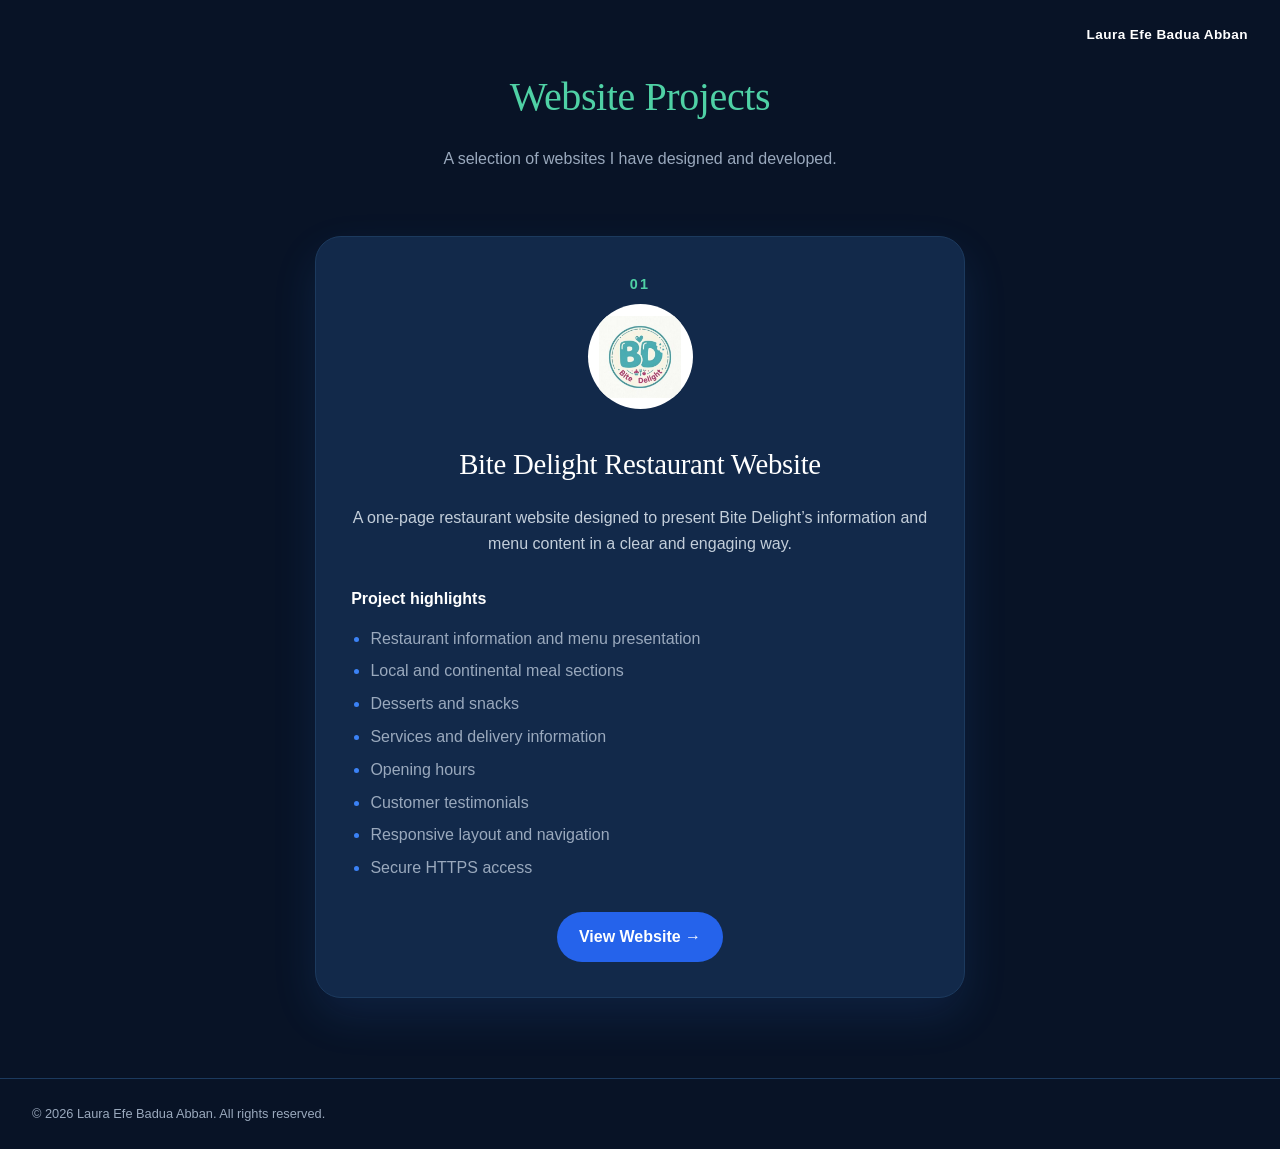
==== website-projects.html @ 223ab995 "Add files via upload" ====
<!DOCTYPE html>
<html lang="en">
<head>
<meta charset="UTF-8">
<meta name="viewport" content="width=device-width,initial-scale=1.0">
<title>Website Projects | Laura Efe Badua Abban</title>
<link rel="stylesheet" href="style.css">
</head>

<body>

<div class="project-brand">Laura Efe Badua Abban</div>

<header class="projects-header">
<h1>Website Projects</h1>
<p>A selection of websites I have designed and developed.</p>
</header>

<main>

<section class="website-project-card">
<p class="project-number">01</p>

<div class="website-project-logo">
  <img src="bite-delight-logo.jpg" alt="Bite Delight Restaurant logo">
</div>

<h2>Bite Delight Restaurant Website</h2>

<p class="project-overview">
  A one-page restaurant website designed to present Bite Delight’s
  information and menu content in a clear and engaging way.
</p>

<div class="project-highlights">
  <p><strong>Project highlights</strong></p>
  <ul>
    <li>Restaurant information and menu presentation</li>
    <li>Local and continental meal sections</li>
    <li>Desserts and snacks</li>
    <li>Services and delivery information</li>
    <li>Opening hours</li>
    <li>Customer testimonials</li>
    <li>Responsive layout and navigation</li>
    <li>Secure HTTPS access</li>
  </ul>
</div>

<a href="https://bitedelight.rf.gd/" target="_blank">
View Website →
</a>

</section>

</main>

<footer class="project-footer">
  <p>© 2026 Laura Efe Badua Abban. All rights reserved.</p>
</footer>

</body>
</html>
---- style.css ----
/* =========================================================
   Laura Efe Badua Abban — Portfolio Stylesheet
   ========================================================= */

:root {
  --navy-950: #081326;
  --navy-900: #0c1d34;
  --navy-800: #12294a;
  --navy-700: #1c3a5e;
  --white: #ffffff;
  --ink-100: #eef2f7;
  --ink-300: #c3ceda;
  --ink-400: #9aa9bd;
  --accent: #4fd1a5;

  --accent-soft: rgba(79, 209, 165, 0.14);

  --font-display: "Newsreader", Georgia, serif;
  --font-body: "Inter", -apple-system, BlinkMacSystemFont, "Segoe UI", sans-serif;

  --max-width: 1100px;
  --section-pad: 6.5rem;
  --radius: 6px;
}

/* ---------- Reset ---------- */

* {
  margin: 0;
  padding: 0;
  box-sizing: border-box;
}

html {
  scroll-behavior: smooth;
  scroll-padding-top: 84px;
}

body {
  background: var(--navy-950);
  color: var(--ink-300);
  font-family: var(--font-body);
  font-size: 16px;
  line-height: 1.65;
  -webkit-font-smoothing: antialiased;
}

a {
  color: inherit;
  text-decoration: none;
}

ul {
  list-style: none;
}

img {
  max-width: 100%;
  display: block;
}

:focus-visible {
  outline: 2px solid var(--accent);
  outline-offset: 3px;
}

h1,
h2,
h3 {
  font-family: var(--font-display);
  color: var(--white);
  font-weight: 500;
  letter-spacing: -0.01em;
}

@media (prefers-reduced-motion: reduce) {
  html {
    scroll-behavior: auto;
  }

  * {
    animation: none !important;
    transition: none !important;
  }
}

/* ---------- Shared Layout ---------- */

.section-inner,
.nav-wrap,
.footer-inner {
  max-width: var(--max-width);
  margin: 0 auto;
  padding-left: 1.75rem;
  padding-right: 1.75rem;
}

.section {
  padding: var(--section-pad) 0;
  border-bottom: 1px solid var(--navy-800);
}

.section-alt {
  background: var(--navy-900);
}

.section-label {
  font-family: var(--font-body);
  font-size: 0.9rem;
  font-weight: 600;
  color: var(--accent);
  margin-bottom: 0.75rem;
}

.section-title {
  font-size: clamp(1.7rem, 3vw, 2.4rem);
  max-width: 22ch;
  margin-bottom: 1.5rem;
}

.section-intro {
  max-width: 60ch;
  color: var(--ink-300);
  margin-bottom: 2.5rem;
  font-size: 1.05rem;
}

/* ---------- Buttons ---------- */

.btn {
  display: inline-block;
  padding: 0.85rem 1.7rem;
  border-radius: var(--radius);
  font-weight: 600;
  font-size: 0.98rem;
  border: 1px solid transparent;
  transition:
    background 0.25s ease,
    border-color 0.25s ease,
    color 0.25s ease,
    transform 0.25s ease,
    box-shadow 0.25s ease;
}

.btn-primary {
  background: var(--accent);
  color: var(--navy-950);
}

.btn-primary:hover {
  background: #6fe0b8;
}

.btn-ghost {
  border-color: var(--navy-700);
  color: var(--white);
}

.btn-ghost:hover {
  border-color: var(--accent);
  color: var(--accent);
}

/* ---------- Header / Navigation ---------- */

.site-header {
  position: sticky;
  top: 0;
  z-index: 100;
  background: rgba(43, 33, 29, 0.92);
  backdrop-filter: blur(8px);
  border-bottom: 1px solid var(--navy-800);
}

.nav-wrap {
  display: flex;
  align-items: center;
  justify-content: space-between;
  height: 72px;
}

.nav-logo {
  font-family: var(--font-display);
  font-size: 1.15rem;
  color: var(--white);
  font-weight: 500;
}

.nav-menu {
  display: flex;
  align-items: center;
  gap: 2.4rem;
}

.nav-link {
  font-size: 0.95rem;
  color: var(--ink-300);
  transition: color 0.15s ease;
}

.nav-link:hover {
  color: var(--white);
}

.nav-cta {
  padding: 0.6rem 1.25rem;
  border: 1px solid var(--navy-700);
  border-radius: 999px;
  color: var(--white);
}

.nav-cta:hover {
  border-color: var(--accent);
  color: var(--accent);
}

.nav-toggle {
  display: none;
  flex-direction: column;
  gap: 5px;
  background: none;
  border: none;
  cursor: pointer;
  padding: 0.5rem;
}

.nav-toggle span {
  width: 22px;
  height: 2px;
  background: var(--white);
  transition: transform 0.2s ease, opacity 0.2s ease;
}

/* ---------- Hero ---------- */

.hero {
  position: relative;
  overflow: hidden;
  padding: 7rem 1.75rem 6rem;
  display: flex;
  align-items: center;
  min-height: 72vh;
  background-image: url("hero-background.jpg");
  background-size: cover;
  background-position: center;
  background-repeat: no-repeat;
}

.hero-chart {
  position: absolute;
  inset: 0;
  opacity: 0.4;
  pointer-events: none;
}

.hero-chart svg {
  width: 100%;
  height: 100%;
}

.wick {
  stroke: var(--navy-700);
  stroke-width: 2;
}

.candle {
  rx: 1;
}

.candle-up {
  fill: var(--accent-soft);
  stroke: var(--accent);
  stroke-width: 1.2;
}

.candle-down {
  fill: var(--navy-800);
  stroke: var(--navy-700);
  stroke-width: 1.2;
}

.hero::before {
  content: "";
  position: absolute;
  inset: 0;
  background: rgba(20, 14, 10, 0.38);
  z-index: 0;
}

.hero::after {
  content: "";
  position: absolute;
  inset: 0;
  background: linear-gradient(
    180deg,
    rgba(8, 19, 38, 0.2) 0%,
    var(--navy-950) 85%
  );
  z-index: 0;
}

.hero > * {
  position: relative;
  z-index: 1;
}

.hero-inner {
  position: relative;
  z-index: 1;
  max-width: 780px;
  margin: 0 auto;
  width: 100%;
}

.hero-name {
  font-size: clamp(1.8rem, 8vw, 3rem);
  line-height: 1.05;
  margin-bottom: 1.5rem;
}

.hero-tagline {
  font-size: 1.15rem;
  color: var(--ink-300);
  max-width: 56ch;
  margin-bottom: 2.5rem;
}

.hero-actions {
  display: flex;
  gap: 1rem;
  flex-wrap: wrap;
}

/* ---------- About ---------- */

.about-grid {
  display: grid;
  grid-template-columns: 260px 1fr;
  gap: 3.5rem;
  align-items: start;
}

.photo-frame {
  width: 100%;
}

.photo-placeholder {
  width: 100%;
  aspect-ratio: 1 / 1;
  border: 1.5px dashed var(--navy-700);
  border-radius: var(--radius);
  background: var(--navy-900);
  display: flex;
  align-items: center;
  justify-content: center;
}

.photo-real {
  width: 100%;
  aspect-ratio: 1 / 1;
  object-fit: cover;
  border-radius: var(--radius);
}

.about-text p {
  margin-bottom: 1.1rem;
  max-width: 62ch;
}

.about-text p:last-child {
  margin-bottom: 0;
}

/* ---------- Cards ---------- */

.cards-grid {
  display: grid;
  grid-template-columns: repeat(2, 1fr);
  gap: 1.5rem;
}

.skill-card,
.project-card {
  background: linear-gradient(
    145deg,
    var(--navy-800),
    #101d35
  );
  border: 1px solid rgba(255, 255, 255, 0.06);
  border-radius: 22px;
  padding: 2rem;
  box-shadow: 0 12px 30px rgba(0, 0, 0, 0.18);
  transition:
    transform 0.35s ease,
    box-shadow 0.35s ease,
    border-color 0.35s ease;
}

.project-card {
  background: linear-gradient(
    160deg,
    #142542,
    #0d192e
  );
  border: 1px solid rgba(255, 255, 255, 0.08);
  border-radius: 28px;
  padding: 2.2rem;
  min-height: 250px;
  position: relative;
  overflow: hidden;
}

.skill-card:hover,
.project-card:hover {
  transform: translateY(-8px) scale(1.01);
  box-shadow: 0 22px 45px rgba(34, 197, 94, 0.14);
}

.skill-card h3,
.project-card h3 {
  font-size: 1.2rem;
  margin-bottom: 0.7rem;
}

.skill-card p,
.project-card p {
  font-size: 0.98rem;
  color: var(--ink-300);
}

.projects-grid {
  grid-template-columns: repeat(3, 1fr);
}

.project-category-title {
  color: var(--accent);
  font-size: 1.4rem;
  font-weight: 600;
  white-space: nowrap;
}

.project-tag {
  font-size: 0.8rem;
  font-weight: 600;
  color: var(--accent);
  margin-bottom: 0.9rem;
}

.project-link {
  display: inline-block;
  margin-top: 1rem;
  font-weight: 600;
  color: var(--white);
  font-size: 0.95rem;
  border-bottom: 1px solid var(--navy-700);
  padding-bottom: 2px;
}

.project-link:hover {
  color: var(--accent);
  border-color: var(--accent);
}

.project-card-muted {
  background: transparent;
  border-style: dashed;
}

.project-card-muted p {
  color: var(--ink-400);
}

/* ---------- Learning / Certifications ---------- */

.learning-list {
  display: flex;
  flex-direction: column;
  gap: 1.25rem;
  max-width: 760px;
}

.learning-item {
  display: grid;
  grid-template-columns: 140px 1fr;
  gap: 1.5rem;
  align-items: start;
  padding: 1.5rem 0;
  border-top: 1px solid var(--navy-800);
}

.learning-item:first-child {
  border-top: none;
}

.learning-item h3 {
  font-size: 1.1rem;
  margin-bottom: 0.4rem;
}

.learning-item p {
  font-size: 0.97rem;
  color: var(--ink-300);
}

.status-badge {
  display: inline-block;
  font-size: 0.78rem;
  font-weight: 600;
  padding: 0.35rem 0.75rem;
  border-radius: 999px;
  white-space: nowrap;
  height: fit-content;
}

.status-progress {
  background: var(--accent-soft);
  color: var(--accent);
  border: 1px solid rgba(79, 209, 165, 0.35);
}

/* ---------- Contact ---------- */

.contact-inner {
  text-align: left;
}

.contact-email-btn {
  font-family: var(--font-body);
}

.contact-qr {
  margin-left: auto;
  margin-right: 1.5rem;
  margin-top: -2rem;
  text-align: center;
  width: 140px;
}

.contact-qr img {
  width: 120px;
  height: 120px;
  object-fit: contain;
}

.contact-qr p {
  margin-top: 0.7rem;
  font-size: 0.8rem;
  color: var(--ink-400);
}

/* ---------- Footer ---------- */

.site-footer {
  background: var(--navy-900);
  padding: 3rem 0;
}

.footer-inner {
  display: flex;
  flex-wrap: wrap;
  align-items: center;
  justify-content: space-between;
  gap: 1.25rem;
}

.footer-name {
  font-family: var(--font-body);
  color: var(--white);
  font-size: 1.1rem;
  font-weight: 400;
  letter-spacing: 0.03em;
  line-height: 1.3;
  margin: 0;
}

.footer-nav {
  display: flex;
  gap: 1.5rem;
  flex-wrap: nowrap;
  white-space: nowrap;
}

.footer-nav a {
  font-size: 0.9rem;
  color: var(--ink-300);
}

.footer-nav a:hover {
  color: var(--accent);
}

.footer-copy {
  width: 100%;
  font-size: 0.85rem;
  color: var(--ink-400);
  padding-top: 1.5rem;
  border-top: 1px solid var(--navy-800);
  margin-top: 0.5rem;
}

/* ---------- Additional Project Pages ---------- */

.projects-header {
  text-align: center;
  padding: 4rem 1.5rem 2rem;
}

.projects-header h1 {
  color: var(--accent);
  font-size: 2.5rem;
  margin-bottom: 1rem;
}

.projects-header p {
  color: var(--ink-400);
  max-width: 650px;
  margin: 0 auto;
}

.project-number {
  color: var(--accent);
  font-size: 0.9rem;
  font-weight: 700;
  letter-spacing: 0.15em;
  margin-bottom: 0.5rem;
}

.project-brand {
  position: absolute;
  top: 1.5rem;
  right: 2rem;
  color: var(--white);
  font-size: 0.85rem;
  font-weight: 600;
  letter-spacing: 0.03em;
}

.project-footer {
  margin-top: 4rem;
  padding: 1.5rem 2rem;
  text-align: left;
  border-top: 1px solid var(--navy-700);
}

.project-footer p {
  margin: 0;
  color: var(--ink-400);
  font-size: 0.8rem;
}

/* ---------- Website Project ---------- */

.website-project-card {
  max-width: 650px;
  margin: 2rem auto 5rem;
  padding: 2.2rem;
  background: var(--navy-800);
  border: 1px solid var(--navy-700);
  border-radius: 26px;
  text-align: center;
  box-shadow: 0 18px 45px rgba(59, 130, 246, 0.12);
  transition: transform 0.35s ease, box-shadow 0.35s ease;
}

.website-project-card:hover {
  transform: translateY(-8px);
  box-shadow: 0 24px 55px rgba(59, 130, 246, 0.22);
}

.website-project-card h2 {
  font-size: 1.8rem;
  margin-bottom: 1rem;
}

.website-project-logo {
  width: 105px;
  height: 105px;
  margin: 0 auto 2rem;
  display: flex;
  align-items: center;
  justify-content: center;
  background: #ffffff;
  border-radius: 50%;
  padding: 0.7rem;
  overflow: hidden;
}

.website-project-logo img {
  width: 100%;
  height: 100%;
  object-fit: contain;
  display: block;
}

.website-project-card a {
  display: inline-block;
  margin-top: 1.5rem;
  padding: 0.75rem 1.4rem;
  border-radius: 999px;
  background: #2563eb;
  color: #ffffff;
  text-decoration: none;
  font-weight: 600;
  transition:
    transform 0.3s ease,
    box-shadow 0.3s ease,
    background 0.3s ease;
}

.website-project-card a:hover {
  background: #3b82f6;
  transform: translateY(-3px);
  box-shadow: 0 10px 25px rgba(59, 130, 246, 0.3);
}

.project-highlights {
  margin-top: 1.8rem;
  text-align: left;
}

.project-highlights > p {
  margin-bottom: 0.8rem;
  color: var(--white);
  font-weight: 700;
}

.project-highlights ul {
  margin: 0;
  padding-left: 1.2rem;
  color: var(--ink-400);
  list-style: disc;
}

.project-highlights li {
  margin-bottom: 0.45rem;
  line-height: 1.6;
}

.project-highlights li::marker {
  color: #3b82f6;
}

/* ---------- Graphic Design Projects ---------- */

.graphic-projects-grid {
  width: min(1100px, calc(100% - 3rem));
  margin: 2rem auto 5rem;
  display: grid;
  grid-template-columns: repeat(2, minmax(0, 1fr));
  gap: 2rem;
}

.graphic-project-card {
  background: var(--navy-800);
  border: 1px solid var(--navy-700);
  border-radius: var(--radius);
  overflow: visible;
  display: flex;
  flex-direction: column;
  height: 100%;
  transition: transform 0.35s ease, box-shadow 0.35s ease;
}

.graphic-project-card:hover {
  transform: translateY(-8px);
}

.graphic-project-card img {
  width: 100%;
  height: 340px;
  object-fit: cover;
  display: block;
  border-radius: 24px 24px 0 0;
  transition: transform 0.45s ease, filter 0.45s ease;
}

.graphic-project-content {
  padding: 2rem 2rem 2.2rem;
  flex: 1;
}

.graphic-project-content .project-number {
  margin-top: 0;
  margin-bottom: 0.5rem;
  font-size: 0.8rem;
  font-weight: 700;
  letter-spacing: 0.12em;
  color: var(--ink-400);
}

.graphic-project-content h2 {
  margin-top: 0;
  margin-bottom: 0.9rem;
  font-size: 1.35rem;
  line-height: 1.3;
  color: var(--white);
}

.graphic-project-content p {
  margin: 0;
  color: var(--ink-400);
  line-height: 1.7;
}

/* Individual graphic project glows */

.crypto-project-card {
  box-shadow: 0 18px 45px rgba(59, 130, 246, 0.2);
}

.crypto-project-card:hover {
  box-shadow: 0 24px 55px rgba(59, 130, 246, 0.32);
}

.hair-project-card {
  box-shadow: 0 18px 45px rgba(168, 85, 247, 0.12);
}

.hair-project-card:hover {
  box-shadow: 0 24px 55px rgba(168, 85, 247, 0.22);
}

.food-project-card {
  box-shadow: 0 18px 45px rgba(249, 115, 22, 0.12);
}

.food-project-card:hover {
  box-shadow: 0 24px 55px rgba(249, 115, 22, 0.22);
}

.realestate-project-card {
  box-shadow: 0 18px 45px rgba(59, 130, 246, 0.12);
}

.realestate-project-card:hover {
  box-shadow: 0 24px 55px rgba(59, 130, 246, 0.22);
}

.car-project-card {
  box-shadow: 0 18px 45px rgba(148, 163, 184, 0.12);
}

.car-project-card:hover {
  box-shadow: 0 24px 55px rgba(148, 163, 184, 0.22);
}

.event-project-card {
  box-shadow: 0 18px 45px rgba(192, 132, 252, 0.12);
}

.event-project-card:hover {
  box-shadow: 0 24px 55px rgba(192, 132, 252, 0.22);
}

/* Graphic project image effects */

.crypto-project-card img {
  filter: saturate(1.05);
}

.crypto-project-card:hover img {
  transform: scale(1.025);
}

.hair-project-card img {
  filter: saturate(1.05);
}

.hair-project-card:hover img {
  transform: scale(1.025);
}

.food-project-card img {
  filter: saturate(1.08);
}

.food-project-card:hover img {
  transform: scale(1.025);
}

.realestate-project-card img {
  filter: saturate(1.03);
}

.realestate-project-card:hover img {
  transform: scale(1.025);
}

.car-project-card img {
  filter: saturate(1.03);
}

.car-project-card:hover img {
  transform: scale(1.025);
}

.event-project-card img {
  filter: saturate(1.05);
}

.event-project-card:hover img {
  transform: scale(1.025);
}

/* ---------- Graphic Project Full View ---------- */

.graphic-project-view {
  max-width: 950px;
  margin: 2rem auto 5rem;
  padding: 0 1.5rem;
}

.back-to-projects {
  display: inline-block;
  margin-bottom: 2rem;
  color: var(--ink-400);
  text-decoration: none;
  font-size: 0.9rem;
  transition: color 0.3s ease;
}

.back-to-projects:hover {
  color: var(--white);
}

.graphic-project-view-card {
  max-width: 650px;
  margin: 0 auto;
  background: var(--navy-800);
  border: 1px solid var(--navy-700);
  border-radius: 28px;
  padding: 1.8rem;
  text-align: center;
  box-shadow: 0 18px 45px rgba(0, 0, 0, 0.2);
}

.graphic-project-view-card h2 {
  margin-bottom: 2rem;
  color: var(--white);
}

.graphic-project-full-image {
  width: 100%;
  display: flex;
  justify-content: center;
  margin-bottom: 2rem;
}

.graphic-project-full-image img {
  max-width: 100%;
  max-height: 850px;
  width: auto;
  height: auto;
  object-fit: contain;
  border-radius: 12px;
  display: block;
}

.graphic-project-view-card > p:last-child {
  max-width: 750px;
  margin: 0 auto;
  color: var(--ink-400);
  line-height: 1.7;
}

/* ---------- Educational Content ---------- */

.educational-content-grid {
  width: min(1100px, calc(100% - 3rem));
  margin: 2rem auto 5rem;
  display: grid;
  grid-template-columns: repeat(2, minmax(0, 1fr));
  gap: 2rem;
}

.educational-content-card {
  background: var(--navy-800);
  border: 1px solid var(--navy-700);
  border-radius: var(--radius);
  overflow: hidden;
  transition: transform 0.2s ease, border-color 0.2s ease;
}

.educational-content-card:hover {
  transform: translateY(-4px);
  border-color: var(--accent);
}

.educational-content-card img {
  width: 100%;
  height: 430px;
  display: block;
  object-fit: contain;
  background: var(--navy-900);
}

.educational-content-details {
  padding: 1.6rem;
}

.educational-content-details .project-number {
  margin-bottom: 0.6rem;
}

.educational-content-details h2 {
  margin-bottom: 0.8rem;
  color: var(--white);
  font-size: 1.35rem;
  line-height: 1.4;
}

.educational-content-details p:not(.project-number) {
  margin-bottom: 1rem;
  color: var(--ink-400);
  line-height: 1.7;
}

.educational-content-details a {
  display: inline-block;
  color: var(--white);
  font-size: 0.95rem;
  font-weight: 600;
  border-bottom: 1px solid var(--navy-700);
  padding-bottom: 2px;
  transition: color 0.15s ease, border-color 0.15s ease;
}

.educational-content-details a:hover {
  color: var(--accent);
  border-color: var(--accent);
}

/* ---------- Scroll Reveal ---------- */

.reveal {
  opacity: 0;
  transform: translateY(80px) scale(0.97);
  transition: opacity 0.8s ease, transform 0.8s ease;
}

.reveal.show {
  opacity: 1;
  transform: translateY(0) scale(1);
}

/* ---------- Hero Staged Animation ---------- */

.hero-item {
  opacity: 0;
  transform: translateY(35px);
  animation: heroReveal 1s ease forwards;
}

.hero-name-item {
  animation-delay: 2s;
}

.hero-tagline-item {
  animation-delay: 11.8s;
}

.hero-actions-item {
  animation-delay: 4s;
}

.hero-actions-item .btn-primary:first-child {
  opacity: 0;
  transform: translateY(20px);
  animation: heroButtonReveal 0.7s ease forwards;
  animation-delay: 13.2s;
}

.hero-actions-item .btn-primary:last-child {
  opacity: 0;
  transform: translateY(20px);
  animation: heroButtonReveal 0.7s ease forwards;
  animation-delay: 14s;
}

.hero-actions-item .btn-ghost {
  opacity: 0;
  transform: translateY(20px);
  animation: heroButtonReveal 0.7s ease forwards;
  animation-delay: 14s;
}

@keyframes heroReveal {
  to {
    opacity: 1;
    transform: translateY(0);
  }
}

@keyframes heroButtonReveal {
  to {
    opacity: 1;
    transform: translateY(0);
  }
}

/* ---------- About Staged Animation ---------- */

#about.reveal.show .about-reveal {
  opacity: 0;
  transform: translateY(35px);
  animation: aboutReveal 0.9s ease forwards;
}

#about.reveal.show .about-heading {
  animation-delay: 0.2s;
}

#about.reveal.show .about-paragraph-1 {
  animation-delay: 1.1s;
}

#about.reveal.show .about-paragraph-2 {
  animation-delay: 2s;
}

#about.reveal.show .about-paragraph-3 {
  animation-delay: 2.9s;
}

@keyframes aboutReveal {
  to {
    opacity: 1;
    transform: translateY(0);
  }
}

/* ---------- What I Do Staged Animation ---------- */

#what-i-do.reveal.show .whatido-reveal {
  opacity: 0;
  transform: translateY(35px);
  animation: whatidoReveal 0.8s ease forwards;
}

#what-i-do.reveal.show .whatido-reveal:nth-child(1) {
  animation-delay: 0.2s;
}

#what-i-do.reveal.show .whatido-reveal:nth-child(2) {
  animation-delay: 0.8s;
}

#what-i-do.reveal.show .whatido-reveal:nth-child(3) {
  animation-delay: 1.4s;
}

#what-i-do.reveal.show .whatido-reveal:nth-child(4) {
  animation-delay: 2s;
}

#what-i-do.reveal.show .whatido-reveal:nth-child(5) {
  animation-delay: 2.6s;
}

#what-i-do.reveal.show .whatido-reveal:nth-child(6) {
  animation-delay: 3.2s;
}

@keyframes whatidoReveal {
  to {
    opacity: 1;
    transform: translateY(0);
  }
}

/* ---------- Projects Staged Animation ---------- */

#projects.reveal.show .projects-reveal {
  opacity: 0;
  transform: translateY(35px);
  animation: projectsReveal 0.8s ease forwards;
}

#projects.reveal.show .projects-reveal:nth-child(1) {
  animation-delay: 0.2s;
}

#projects.reveal.show .projects-reveal:nth-child(2) {
  animation-delay: 0.8s;
}

#projects.reveal.show .projects-reveal:nth-child(3) {
  animation-delay: 1.4s;
}

@keyframes projectsReveal {
  to {
    opacity: 1;
    transform: translateY(0);
  }
}

/* ---------- Name Word-by-Word Animation ---------- */

.name-word {
  display: inline-block;
  opacity: 0;
  transform: translateY(25px);
  animation: nameWordReveal 0.6s ease forwards;
}

.name-word-1 {
  animation-delay: 7.5s;
}

.name-word-2 {
  animation-delay: 8.3s;
}

.name-word-3 {
  animation-delay: 9.1s;
}

.name-word-4 {
  animation-delay: 9.9s;
}

@keyframes nameWordReveal {
  to {
    opacity: 1;
    transform: translateY(0);
  }
}

/* ---------- Opening Preloader ---------- */

.preloader {
  position: fixed;
  inset: 0;
  z-index: 9999;
  background: #2b211d;
  color: #dbeafe;
  display: grid;
  place-items: center;
  transition: transform 1s cubic-bezier(0.76, 1, 0.24, 1);
}

.preloader-content {
  width: min(90%, 900px);
  text-align: center;
}

.preloader-name {
  margin: 0;
  font-size: clamp(1.5rem, 4vw, 4rem);
  white-space: nowrap;
  font-weight: 800;
  line-height: 0.95;
  letter-spacing: -0.04em;
  color: #dbeafe;
}

.preloader-label {
  margin: 1.5rem 0 3.5rem;
  font-size: 0.85rem;
  font-weight: 600;
  letter-spacing: 0.3em;
  color: #93c5fd;
}

.preloader-count {
  font-size: clamp(4rem, 10vw, 8rem);
  font-weight: 700;
  line-height: 1;
  letter-spacing: -0.05em;
  color: #bfdbfe;
}

.preloader.is-done {
  transform: translateY(-100%);
  pointer-events: none;
}

/* ---------- Responsive ---------- */

@media (max-width: 860px) {
  :root {
    --section-pad: 4.5rem;
  }

  .cards-grid {
    grid-template-columns: 1fr 1fr;
  }

  .projects-grid {
    grid-template-columns: 1fr 1fr;
  }

  .about-grid {
    grid-template-columns: 1fr;
  }

  .photo-frame {
    max-width: 220px;
  }
}

@media (max-width: 768px) {
  .graphic-projects-grid {
    width: min(100% - 2rem, 600px);
    grid-template-columns: 1fr;
    gap: 1.5rem;
    margin-top: 1.5rem;
  }

  .graphic-project-card img {
    height: auto;
  }

  .graphic-project-content {
    padding: 1.3rem;
  }

  .graphic-project-content h2 {
    font-size: 1.2rem;
  }

  .educational-content-grid {
    width: min(100% - 2rem, 600px);
    grid-template-columns: 1fr;
    gap: 1.5rem;
    margin-top: 1.5rem;
  }

  .educational-content-card img {
    height: auto;
  }

  .educational-content-details {
    padding: 1.3rem;
  }

  .educational-content-details h2 {
    font-size: 1.2rem;
  }

  .graphic-project-view {
    padding: 0 1rem;
  }

  .graphic-project-view-card {
    padding: 1.5rem;
    border-radius: 22px;
  }

  .graphic-project-full-image img {
    max-height: none;
    width: 100%;
  }
}

@media (max-width: 640px) {
  .nav-toggle {
    display: flex;
  }

  .nav-menu {
    position: absolute;
    top: 72px;
    left: 0;
    right: 0;
    background: var(--navy-900);
    border-bottom: 1px solid rgba(255, 255, 255, 0.08);
    flex-direction: column;
    align-items: flex-start;
    gap: 0;
    padding: 0.5rem 1.75rem 1.5rem;
    transform: translateY(-8px);
    opacity: 0;
    pointer-events: none;
    transition: transform 0.18s ease, opacity 0.18s ease;
  }

  .nav-menu.is-open {
    transform: translateY(0);
    opacity: 1;
    pointer-events: auto;
  }

  .nav-menu .nav-link {
    width: 100%;
    padding: 0.8rem 0;
    border-bottom: 1px solid var(--navy-800);
  }

  .nav-cta {
    margin-top: 0.8rem;
    text-align: center;
    width: 100%;
  }

  .nav-toggle.is-active span:nth-child(1) {
    transform: translateY(7px) rotate(45deg);
  }

  .nav-toggle.is-active span:nth-child(2) {
    opacity: 0;
  }

  .nav-toggle.is-active span:nth-child(3) {
    transform: translateY(-7px) rotate(-45deg);
  }

  .cards-grid,
  .projects-grid {
    grid-template-columns: 1fr;
  }

  .learning-item {
    grid-template-columns: 1fr;
    gap: 0.6rem;
  }

  .hero {
    min-height: auto;
    padding-top: 5rem;
  }

  .hero-name {
    font-size: clamp(1.8rem, 8vw, 3rem);
    line-height: 1.05;
    margin-bottom: 1.5rem;
  }

  .website-project-card {
    margin-left: 1rem;
    margin-right: 1rem;
    padding: 1.5rem;
  }

  .project-category-title {
    white-space: normal;
  }

  .contact-qr {
    margin-right: 0;
    margin-top: 2rem;
  }

  .footer-nav {
    gap: 0.7rem;
    font-size: 0.75rem;
    white-space: nowrap;
  }

  .preloader-name {
    font-size: clamp(1.25rem, 5vw, 2.5rem);
  }
}
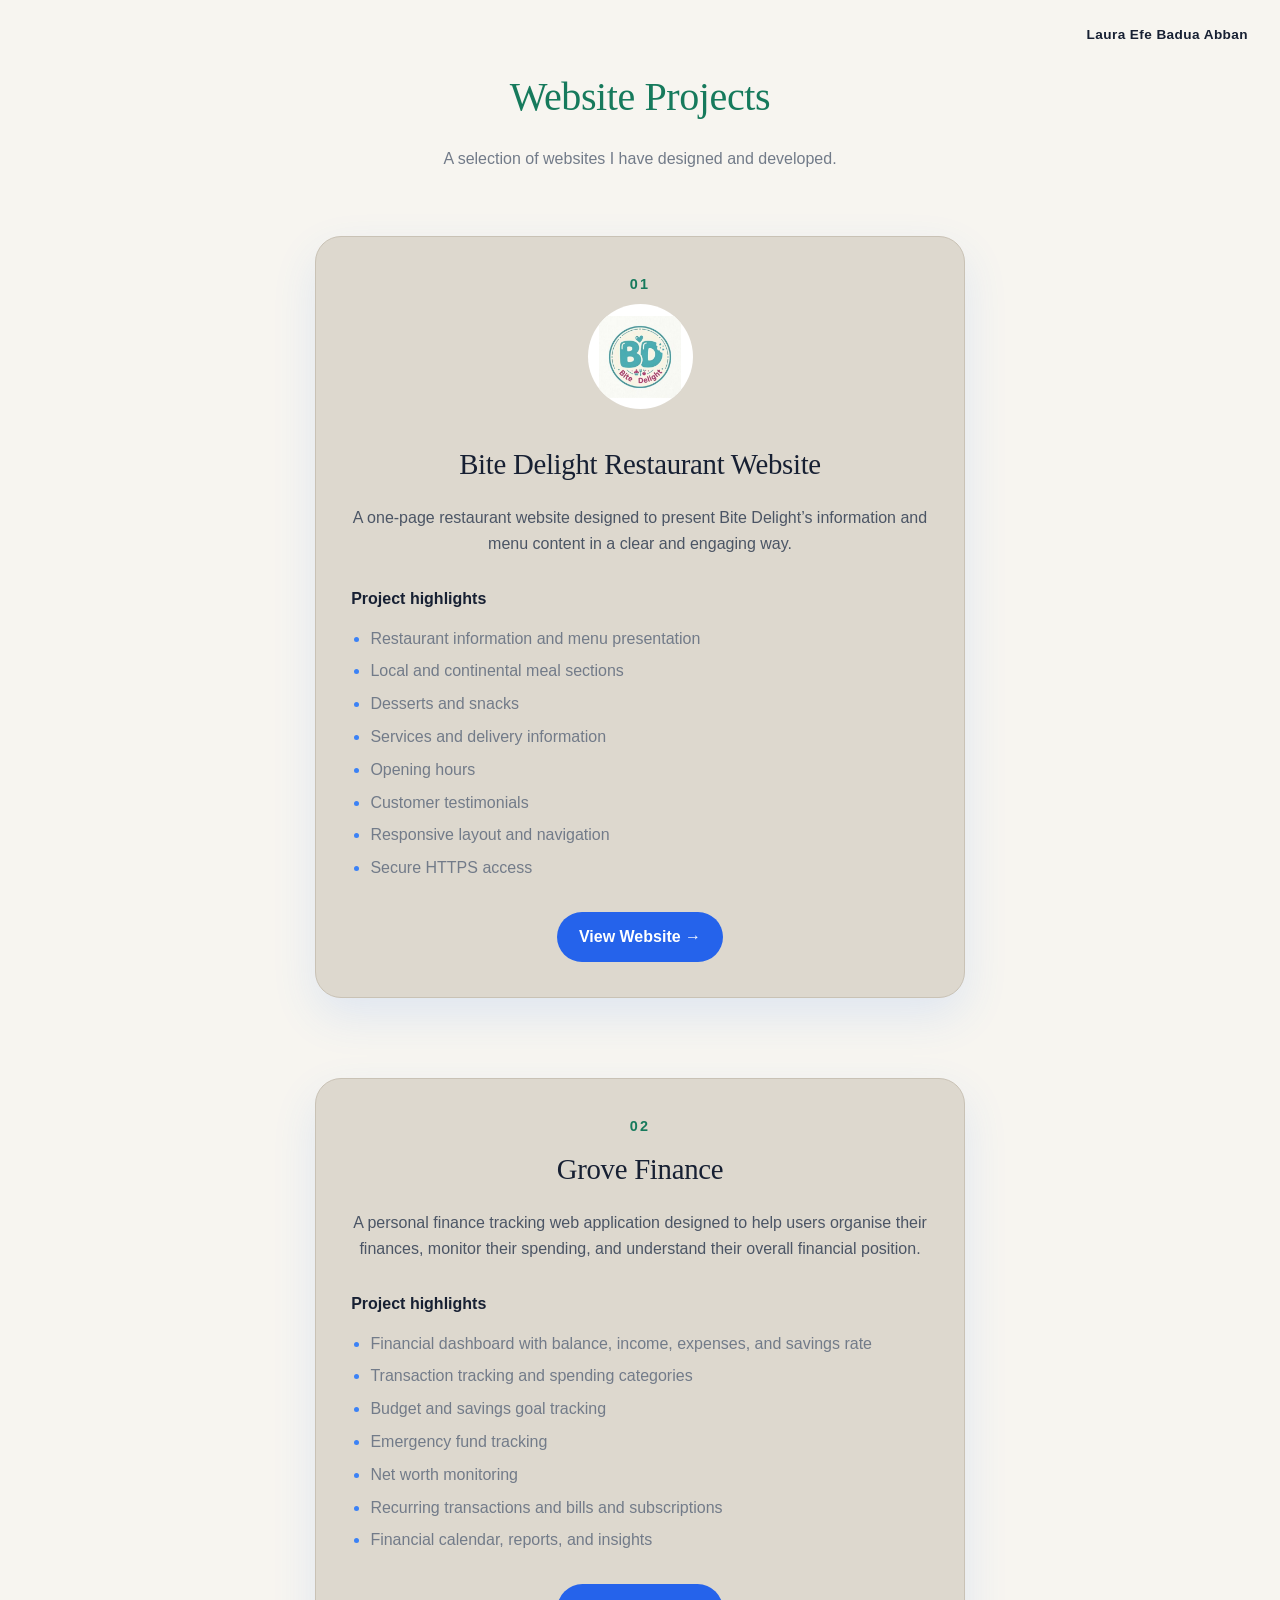
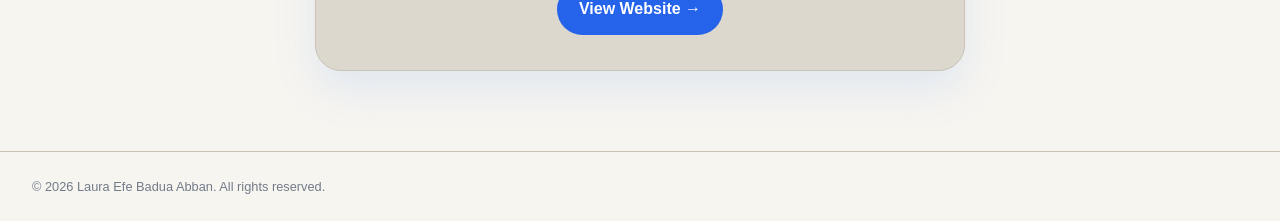
==== commit 797945e5: "Update website-projects.html" ====
--- a/website-projects.html
+++ b/website-projects.html
@@ -1,3 +1,4 @@
+
 <!DOCTYPE html>
 <html lang="en">
 <head>
@@ -17,6 +18,8 @@
 </header>
 
 <main>
+
+<!-- PROJECT 01: BITE DELIGHT -->
 
 <section class="website-project-card">
 <p class="project-number">01</p>
@@ -46,9 +49,49 @@
   </ul>
 </div>
 
-<a href="https://bitedelight.rf.gd/" target="_blank">
-View Website →
+<a href="https://bitedelight.rf.gd/"
+   target="_blank"
+   rel="noopener noreferrer">
+  View Website →
 </a>
+
+</section>
+
+<!-- PROJECT 02: GROVE FINANCE -->
+
+<section class="website-project-card">
+<p class="project-number">02</p>
+
+<h2>Grove Finance</h2>
+
+<p class="project-overview">
+  A personal finance tracking web application designed to help users
+  organise their finances, monitor their spending, and understand their
+  overall financial position.
+</p>
+
+<div class="project-highlights">
+  <p><strong>Project highlights</strong></p>
+  <ul>
+    <li>Financial dashboard with balance, income, expenses, and savings rate</li>
+    <li>Transaction tracking and spending categories</li>
+    <li>Budget and savings goal tracking</li>
+    <li>Emergency fund tracking</li>
+    <li>Net worth monitoring</li>
+    <li>Recurring transactions and bills and subscriptions</li>
+    <li>Financial calendar, reports, and insights</li>
+  </ul>
+</div>
+
+<a href="https://grovefinance.vercel.app/"
+   target="_blank"
+   rel="noopener noreferrer">
+  View Website →
+</a>
+
+<p class="project-note">
+  
+</p>
 
 </section>
 
@@ -59,4 +102,4 @@
 </footer>
 
 </body>
-</html>+</html>
--- a/style.css
+++ b/style.css
@@ -3,17 +3,18 @@
    ========================================================= */
 
 :root {
-  --navy-950: #081326;
-  --navy-900: #0c1d34;
-  --navy-800: #12294a;
-  --navy-700: #1c3a5e;
-  --white: #ffffff;
-  --ink-100: #eef2f7;
-  --ink-300: #c3ceda;
-  --ink-400: #9aa9bd;
-  --accent: #4fd1a5;
-
-  --accent-soft: rgba(79, 209, 165, 0.14);
+  --navy-950: #f7f5f0;
+  --navy-900: #eeeae2;
+  --navy-800: #ddd8ce;
+  --navy-700: #c9c2b5;
+
+  --white: #172033;
+  --ink-100: #f7f5f0;
+  --ink-300: #4b5565;
+  --ink-400: #727b89;
+
+  --accent: #167a5c;
+  --accent-soft: rgba(22, 122, 92, 0.10);
 
   --font-display: "Newsreader", Georgia, serif;
   --font-body: "Inter", -apple-system, BlinkMacSystemFont, "Segoe UI", sans-serif;
@@ -22,6 +23,7 @@
   --section-pad: 6.5rem;
   --radius: 6px;
 }
+
 
 /* ---------- Reset ---------- */
 
@@ -43,6 +45,7 @@
   font-size: 16px;
   line-height: 1.65;
   -webkit-font-smoothing: antialiased;
+  overflow-x: hidden;
 }
 
 a {
@@ -84,6 +87,7 @@
   }
 }
 
+
 /* ---------- Shared Layout ---------- */
 
 .section-inner,
@@ -124,6 +128,7 @@
   margin-bottom: 2.5rem;
   font-size: 1.05rem;
 }
+
 
 /* ---------- Buttons ---------- */
 
@@ -161,15 +166,16 @@
   color: var(--accent);
 }
 
+
 /* ---------- Header / Navigation ---------- */
 
 .site-header {
   position: sticky;
   top: 0;
   z-index: 100;
-  background: rgba(43, 33, 29, 0.92);
+  background: #172033
   backdrop-filter: blur(8px);
-  border-bottom: 1px solid var(--navy-800);
+  border-bottom: none;
 }
 
 .nav-wrap {
@@ -177,13 +183,22 @@
   align-items: center;
   justify-content: space-between;
   height: 72px;
+  background: #ffffff
+  padding: 0.65rem 1rem;
+  border-radius: 18px;
+  border: 1px solid #d6d0c6
+  box-shadow: 0 4px 14px rgba(0, 0, 0, 0.08);
 }
 
 .nav-logo {
   font-family: var(--font-display);
   font-size: 1.15rem;
-  color: var(--white);
+  color: #ffffff
   font-weight: 500;
+  white-space: nowrap;
+  background: #24324a
+  padding: 0.45rem 0.8rem;
+  border-radius:999px;
 }
 
 .nav-menu {
@@ -230,6 +245,7 @@
   background: var(--white);
   transition: transform 0.2s ease, opacity 0.2s ease;
 }
+
 
 /* ---------- Hero ---------- */
 
@@ -327,9 +343,12 @@
 
 .hero-actions {
   display: flex;
+  flex-direction: row;
+  align-items: center;
   gap: 1rem;
   flex-wrap: wrap;
 }
+
 
 /* ---------- About ---------- */
 
@@ -371,6 +390,7 @@
   margin-bottom: 0;
 }
 
+
 /* ---------- Cards ---------- */
 
 .cards-grid {
@@ -381,8 +401,7 @@
 
 .skill-card,
 .project-card {
-  background: linear-gradient(
-    145deg,
+  background: #172033
     var(--navy-800),
     #101d35
   );
@@ -399,7 +418,7 @@
 .project-card {
   background: linear-gradient(
     160deg,
-    #142542,
+    ##eeeae2;
     #0d192e
   );
   border: 1px solid rgba(255, 255, 255, 0.08);
@@ -413,19 +432,21 @@
 .skill-card:hover,
 .project-card:hover {
   transform: translateY(-8px) scale(1.01);
-  box-shadow: 0 22px 45px rgba(34, 197, 94, 0.14);
+  box-shadow:
+  0 18px 35px rgba(140, 128, 108, 0.45),
+  0 0 18px rgba(238, 234, 226, 0.9);
 }
 
 .skill-card h3,
 .project-card h3 {
   font-size: 1.2rem;
   margin-bottom: 0.7rem;
-}
-
-.skill-card p,
-.project-card p {
+  color: #172033;
+}
+
+.skill-card p {
   font-size: 0.98rem;
-  color: var(--ink-300);
+  color: #111827
 }
 
 .projects-grid {
@@ -470,6 +491,7 @@
   color: var(--ink-400);
 }
 
+
 /* ---------- Learning / Certifications ---------- */
 
 .learning-list {
@@ -518,10 +540,11 @@
   border: 1px solid rgba(79, 209, 165, 0.35);
 }
 
+
 /* ---------- Contact ---------- */
 
 .contact-inner {
-  text-align: left;
+  text-align: center;
 }
 
 .contact-email-btn {
@@ -530,7 +553,7 @@
 
 .contact-qr {
   margin-left: auto;
-  margin-right: 1.5rem;
+  margin-right: 4rem;
   margin-top: -2rem;
   text-align: center;
   width: 140px;
@@ -547,6 +570,7 @@
   font-size: 0.8rem;
   color: var(--ink-400);
 }
+
 
 /* ---------- Footer ---------- */
 
@@ -598,6 +622,7 @@
   margin-top: 0.5rem;
 }
 
+
 /* ---------- Additional Project Pages ---------- */
 
 .projects-header {
@@ -647,6 +672,7 @@
   color: var(--ink-400);
   font-size: 0.8rem;
 }
+
 
 /* ---------- Website Project ---------- */
 
@@ -740,6 +766,7 @@
   color: #3b82f6;
 }
 
+
 /* ---------- Graphic Design Projects ---------- */
 
 .graphic-projects-grid {
@@ -802,7 +829,8 @@
   line-height: 1.7;
 }
 
-/* Individual graphic project glows */
+
+/* ---------- Individual Graphic Project Glows ---------- */
 
 .crypto-project-card {
   box-shadow: 0 18px 45px rgba(59, 130, 246, 0.2);
@@ -852,7 +880,8 @@
   box-shadow: 0 24px 55px rgba(192, 132, 252, 0.22);
 }
 
-/* Graphic project image effects */
+
+/* ---------- Graphic Project Image Effects ---------- */
 
 .crypto-project-card img {
   filter: saturate(1.05);
@@ -901,6 +930,7 @@
 .event-project-card:hover img {
   transform: scale(1.025);
 }
+
 
 /* ---------- Graphic Project Full View ---------- */
 
@@ -963,6 +993,7 @@
   line-height: 1.7;
 }
 
+
 /* ---------- Educational Content ---------- */
 
 .educational-content-grid {
@@ -1030,6 +1061,7 @@
   border-color: var(--accent);
 }
 
+
 /* ---------- Scroll Reveal ---------- */
 
 .reveal {
@@ -1042,6 +1074,7 @@
   opacity: 1;
   transform: translateY(0) scale(1);
 }
+
 
 /* ---------- Hero Staged Animation ---------- */
 
@@ -1098,6 +1131,7 @@
   }
 }
 
+
 /* ---------- About Staged Animation ---------- */
 
 #about.reveal.show .about-reveal {
@@ -1129,6 +1163,7 @@
   }
 }
 
+
 /* ---------- What I Do Staged Animation ---------- */
 
 #what-i-do.reveal.show .whatido-reveal {
@@ -1168,6 +1203,7 @@
   }
 }
 
+
 /* ---------- Projects Staged Animation ---------- */
 
 #projects.reveal.show .projects-reveal {
@@ -1194,6 +1230,7 @@
     transform: translateY(0);
   }
 }
+
 
 /* ---------- Name Word-by-Word Animation ---------- */
 
@@ -1226,6 +1263,7 @@
     transform: translateY(0);
   }
 }
+
 
 /* ---------- Opening Preloader ---------- */
 
@@ -1276,9 +1314,13 @@
   pointer-events: none;
 }
 
-/* ---------- Responsive ---------- */
+
+/* =========================================================
+   RESPONSIVE
+   ========================================================= */
 
 @media (max-width: 860px) {
+
   :root {
     --section-pad: 4.5rem;
   }
@@ -1300,7 +1342,18 @@
   }
 }
 
+
+/* ---------- Tablet / Smaller Screens ---------- */
+
 @media (max-width: 768px) {
+
+  .section-inner,
+  .nav-wrap,
+  .footer-inner {
+    padding-left: 1.25rem;
+    padding-right: 1.25rem;
+  }
+
   .graphic-projects-grid {
     width: min(100% - 2rem, 600px);
     grid-template-columns: 1fr;
@@ -1354,26 +1407,64 @@
   }
 }
 
+
+/* =========================================================
+   MOBILE
+   ========================================================= */
+
 @media (max-width: 640px) {
+
+  /* ---------- Main mobile spacing ---------- */
+
+  .section-inner,
+  .nav-wrap,
+  .footer-inner {
+    padding-left: 1rem;
+    padding-right: 1rem;
+    width: 100%;
+  }
+
+  .section {
+    padding-top: 4rem;
+    padding-bottom: 4rem;
+  }
+
+
+  /* ---------- Navigation ---------- */
+
+  .nav-wrap {
+    height: 68px;
+  }
+
+  .nav-logo {
+    font-size: 1rem;
+    max-width: calc(100% - 55px);
+    line-height: 1.2;
+  }
+
   .nav-toggle {
     display: flex;
+    flex-shrink: 0;
   }
 
   .nav-menu {
     position: absolute;
-    top: 72px;
+    top: 68px;
     left: 0;
     right: 0;
+    width: 100%;
     background: var(--navy-900);
     border-bottom: 1px solid rgba(255, 255, 255, 0.08);
     flex-direction: column;
     align-items: flex-start;
     gap: 0;
-    padding: 0.5rem 1.75rem 1.5rem;
+    padding: 0.5rem 1rem 1.5rem;
     transform: translateY(-8px);
     opacity: 0;
     pointer-events: none;
-    transition: transform 0.18s ease, opacity 0.18s ease;
+    transition:
+      transform 0.18s ease,
+      opacity 0.18s ease;
   }
 
   .nav-menu.is-open {
@@ -1384,8 +1475,9 @@
 
   .nav-menu .nav-link {
     width: 100%;
-    padding: 0.8rem 0;
+    padding: 0.85rem 0;
     border-bottom: 1px solid var(--navy-800);
+    font-size: 0.95rem;
   }
 
   .nav-cta {
@@ -1406,9 +1498,323 @@
     transform: translateY(-7px) rotate(-45deg);
   }
 
+
+  /* ---------- Hero ---------- */
+
+  .hero {
+    min-height: auto;
+    padding: 4.5rem 1rem 4rem;
+  }
+
+  .hero-inner {
+    width: 100%;
+    max-width: none;
+  }
+
+  .hero-name {
+    font-size: clamp(1.75rem, 9vw, 2.7rem);
+    line-height: 1.08;
+    margin-bottom: 1.35rem;
+    white-space: nowrap;
+  }
+
+  .hero-tagline {
+    font-size: 1rem;
+    line-height: 1.65;
+    margin-bottom: 2rem;
+    max-width: 100%;
+  }
+
+  .hero-actions {
+    gap: 0.75rem;
+  }
+
+  .hero-actions .btn {
+    padding: 0.8rem 1.15rem;
+    font-size: 0.9rem;
+  }
+
+
+  /* ---------- Section headings ---------- */
+
+  .section-label {
+    font-size: 0.82rem;
+    margin-bottom: 0.6rem;
+  }
+
+  .section-title {
+    font-size: clamp(1.65rem, 7vw, 2.15rem);
+    line-height: 1.2;
+    max-width: 100%;
+    margin-bottom: 1.25rem;
+    overflow-wrap: anywhere;
+  }
+
+  .section-intro {
+    font-size: 0.98rem;
+    line-height: 1.65;
+    margin-bottom: 2rem;
+    max-width: 100%;
+  }
+
+
+  /* ---------- About ---------- */
+
+  .about-grid {
+    grid-template-columns: 1fr;
+    gap: 2rem;
+  }
+
+  .photo-frame {
+    max-width: 220px;
+  }
+
+  .about-text p {
+    max-width: 100%;
+    font-size: 0.96rem;
+    line-height: 1.7;
+  }
+
+
+  /* ---------- Cards ---------- */
+
   .cards-grid,
   .projects-grid {
     grid-template-columns: 1fr;
+    gap: 1.1rem;
+  }
+
+  .skill-card,
+  .project-card {
+    width: 100%;
+    min-width: 0;
+    padding: 1.35rem;
+    border-radius: 18px;
+  }
+
+  .project-card {
+    min-height: auto;
+    border-radius: 20px;
+  }
+
+  .skill-card h3,
+  .project-card h3 {
+    font-size: 1.15rem;
+    line-height: 1.3;
+  }
+
+  .skill-card p,
+  .project-card p {
+    font-size: 0.94rem;
+    line-height: 1.7;
+    overflow-wrap: anywhere;
+  }
+
+  .project-category-title {
+    white-space: normal;
+    overflow-wrap: anywhere;
+    font-size: 1.25rem;
+    line-height: 1.3;
+  }
+
+
+  /* ---------- Contact ---------- */
+
+  .contact-inner {
+    width: 100%;
+  }
+
+  .contact-inner .hero-actions {
+    width: 100%;
+  }
+
+  .contact-inner .hero-actions .btn {
+    width: 100%;
+    text-align: center;
+  }
+
+  .contact-qr {
+    margin-left: 0;
+    margin-right: 0;
+    margin-top: 2rem;
+    width: 140px;
+  }
+
+
+  /* ---------- Footer ---------- */
+
+  .site-footer {
+    padding: 2.5rem 0;
+  }
+
+  .footer-inner {
+    align-items: flex-start;
+    gap: 1rem;
+  }
+
+  .footer-name {
+    width: 100%;
+    font-size: 1rem;
+  }
+
+  .footer-nav {
+    width: 100%;
+    gap: 0.75rem;
+    flex-wrap: wrap;
+    white-space: normal;
+  }
+
+  .footer-nav a {
+    font-size: 0.8rem;
+  }
+
+  .footer-copy {
+    white-space: nowrap;
+    width: 100%;
+    font-size: 0.72rem;
+    padding-top: 1rem;
+    margin-top: 0.25rem;
+    overflow: hidden;
+    text-overflow: clip;
+  }
+
+
+  /* ---------- Additional Project Pages ---------- */
+
+  .projects-header {
+    padding: 3rem 1rem 1.5rem;
+  }
+
+  .projects-header h1 {
+    font-size: 2rem;
+    line-height: 1.2;
+  }
+
+  .projects-header p {
+    font-size: 0.95rem;
+  }
+
+  .website-project-card {
+    width: calc(100% - 2rem);
+    margin: 1.5rem auto 4rem;
+    padding: 1.35rem;
+    border-radius: 20px;
+  }
+
+  .website-project-card h2 {
+    font-size: 1.5rem;
+    line-height: 1.3;
+  }
+
+  .website-project-logo {
+    width: 90px;
+    height: 90px;
+    margin-bottom: 1.5rem;
+  }
+
+
+  /* ---------- Graphic Projects ---------- */
+
+  .graphic-projects-grid {
+    width: calc(100% - 2rem);
+    grid-template-columns: 1fr;
+    gap: 1.25rem;
+    margin-top: 1.5rem;
+    margin-bottom: 4rem;
+  }
+
+  .graphic-project-card {
+    width: 100%;
+    min-width: 0;
+  }
+
+  .graphic-project-card img {
+    height: auto;
+    max-height: none;
+  }
+
+  .graphic-project-content {
+    padding: 1.25rem;
+  }
+
+  .graphic-project-content h2 {
+    font-size: 1.2rem;
+    line-height: 1.3;
+  }
+
+  .graphic-project-content p {
+    font-size: 0.93rem;
+    line-height: 1.65;
+  }
+
+
+  /* ---------- Graphic Project Full View ---------- */
+
+  .graphic-project-view {
+    width: 100%;
+    max-width: none;
+    margin: 1.5rem auto 4rem;
+    padding: 0 1rem;
+  }
+
+  .graphic-project-view-card {
+    width: 100%;
+    padding: 1.25rem;
+    border-radius: 20px;
+  }
+
+  .graphic-project-view-card h2 {
+    font-size: 1.4rem;
+    line-height: 1.3;
+    margin-bottom: 1.5rem;
+  }
+
+  .graphic-project-full-image img {
+    width: 100%;
+    max-width: 100%;
+    height: auto;
+  }
+
+
+  /* ---------- Educational Content ---------- */
+
+  .educational-content-grid {
+    width: calc(100% - 2rem);
+    grid-template-columns: 1fr;
+    gap: 1.25rem;
+    margin-top: 1.5rem;
+    margin-bottom: 4rem;
+  }
+
+  .educational-content-card {
+    width: 100%;
+    min-width: 0;
+  }
+
+  .educational-content-card img {
+    height: auto;
+    width: 100%;
+  }
+
+  .educational-content-details {
+    padding: 1.25rem;
+  }
+
+  .educational-content-details h2 {
+    font-size: 1.2rem;
+    line-height: 1.35;
+  }
+
+  .educational-content-details p:not(.project-number) {
+    font-size: 0.93rem;
+    line-height: 1.65;
+  }
+
+
+  /* ---------- Learning / Certifications ---------- */
+
+  .learning-list {
+    width: 100%;
   }
 
   .learning-item {
@@ -1416,39 +1822,153 @@
     gap: 0.6rem;
   }
 
+
+  /* ---------- Preloader ---------- */
+
+  .preloader-content {
+    width: calc(100% - 2rem);
+  }
+
+  .preloader-name {
+    font-size: clamp(1.1rem, 5.5vw, 2.2rem);
+    white-space: normal;
+    line-height: 1.05;
+  }
+
+  .preloader-label {
+    margin: 1.2rem 0 2.5rem;
+    font-size: 0.75rem;
+  }
+
+  .preloader-count {
+    font-size: clamp(3.5rem, 18vw, 6rem);
+  }
+}
+
+
+/* ---------- Very Small Phones ---------- */
+
+@media (max-width: 380px) {
+
+  .section-inner,
+  .nav-wrap,
+  .footer-inner {
+    padding-left: 0.85rem;
+    padding-right: 0.85rem;
+  }
+
   .hero {
-    min-height: auto;
-    padding-top: 5rem;
+    padding-left: 0.85rem;
+    padding-right: 0.85rem;
   }
 
   .hero-name {
-    font-size: clamp(1.8rem, 8vw, 3rem);
-    line-height: 1.05;
-    margin-bottom: 1.5rem;
-  }
-
-  .website-project-card {
-    margin-left: 1rem;
-    margin-right: 1rem;
-    padding: 1.5rem;
-  }
-
-  .project-category-title {
-    white-space: normal;
-  }
-
-  .contact-qr {
-    margin-right: 0;
-    margin-top: 2rem;
-  }
-
-  .footer-nav {
-    gap: 0.7rem;
-    font-size: 0.75rem;
-    white-space: nowrap;
-  }
-
-  .preloader-name {
-    font-size: clamp(1.25rem, 5vw, 2.5rem);
-  }
+    font-size: 1.7rem;
+  }
+
+  .hero-tagline {
+    font-size: 0.94rem;
+  }
+
+  .skill-card,
+  .project-card {
+    padding: 1.2rem;
+  }
+
+  .footer-copy {
+    font-size: 0.67rem;
+  }
+}
+
+.nav-card {
+  background: #cbd5e1 !important;
+  padding: 0.65rem 1rem;
+  border-radius: 18px;
+  border: 1px solid #d6d0c6
+  box-shadow: 0 4px 14px rgba(0, 0, 0, 0.08);
+}
+
+.nav-card {
+  width: 100%
+  display:flex;
+  box-sizing:border-box;
+}
+
+#contact {
+  background: #000000
+}
+
+#contact h2 {
+  color: #ffffff;
+}
+
+#contact p {
+  color: #9ca3af
+
+  .contact-link {
+  display: flex;
+  align-items: center;
+  gap: 0.9rem;
+  color: #ffffff;
+  text-decoration: none;
+  font-size: 1rem;
+  line-height: 1.5;
+  margin-bottom: 1rem;
+}
+
+.contact-link:hover {
+  color: #ffffff;
+}
+
+.contact-icon {
+  width: 22px;
+  min-width: 22px;
+  height: 22px;
+  font-size: 1.25rem;
+  color: #ffffff;
+  text-align: center;
+}
+
+.whatsapp-icon {
+  width: 22px; !important;
+  min-width: 22px; !important;
+  height: 22px; !important;
+  padding: 4px;
+  box-sizing: border-box;
+  border-radius: 50%
+  background: #25D366;
+  color: #ffffff;
+}
+
+text-align: center;
+.contact-link span {
+  color: #f3f4f6;
+  font-size: 1rem;
+  font-weight: 500;
+}
+
+.contact-link {
+  display: flex;
+  flex-direction: column;
+  align-items: flex-start;
+  gap: 1rem;
+  width: 100%;
+}
+
+.whatsapp-icon {
+  width: 22px;
+  min-width: 22px;
+  height: 22px;
+  padding: 4px;
+  box-sizing: border-box;
+  border-radius: 50%;
+  background: #25D366;
+  color: #ffffff;
+}
+
+#contact .contact-intro {
+  max-width: 850px;
+  margin-left: auto;
+  margin-right: auto;
+  text-align: center;
 }
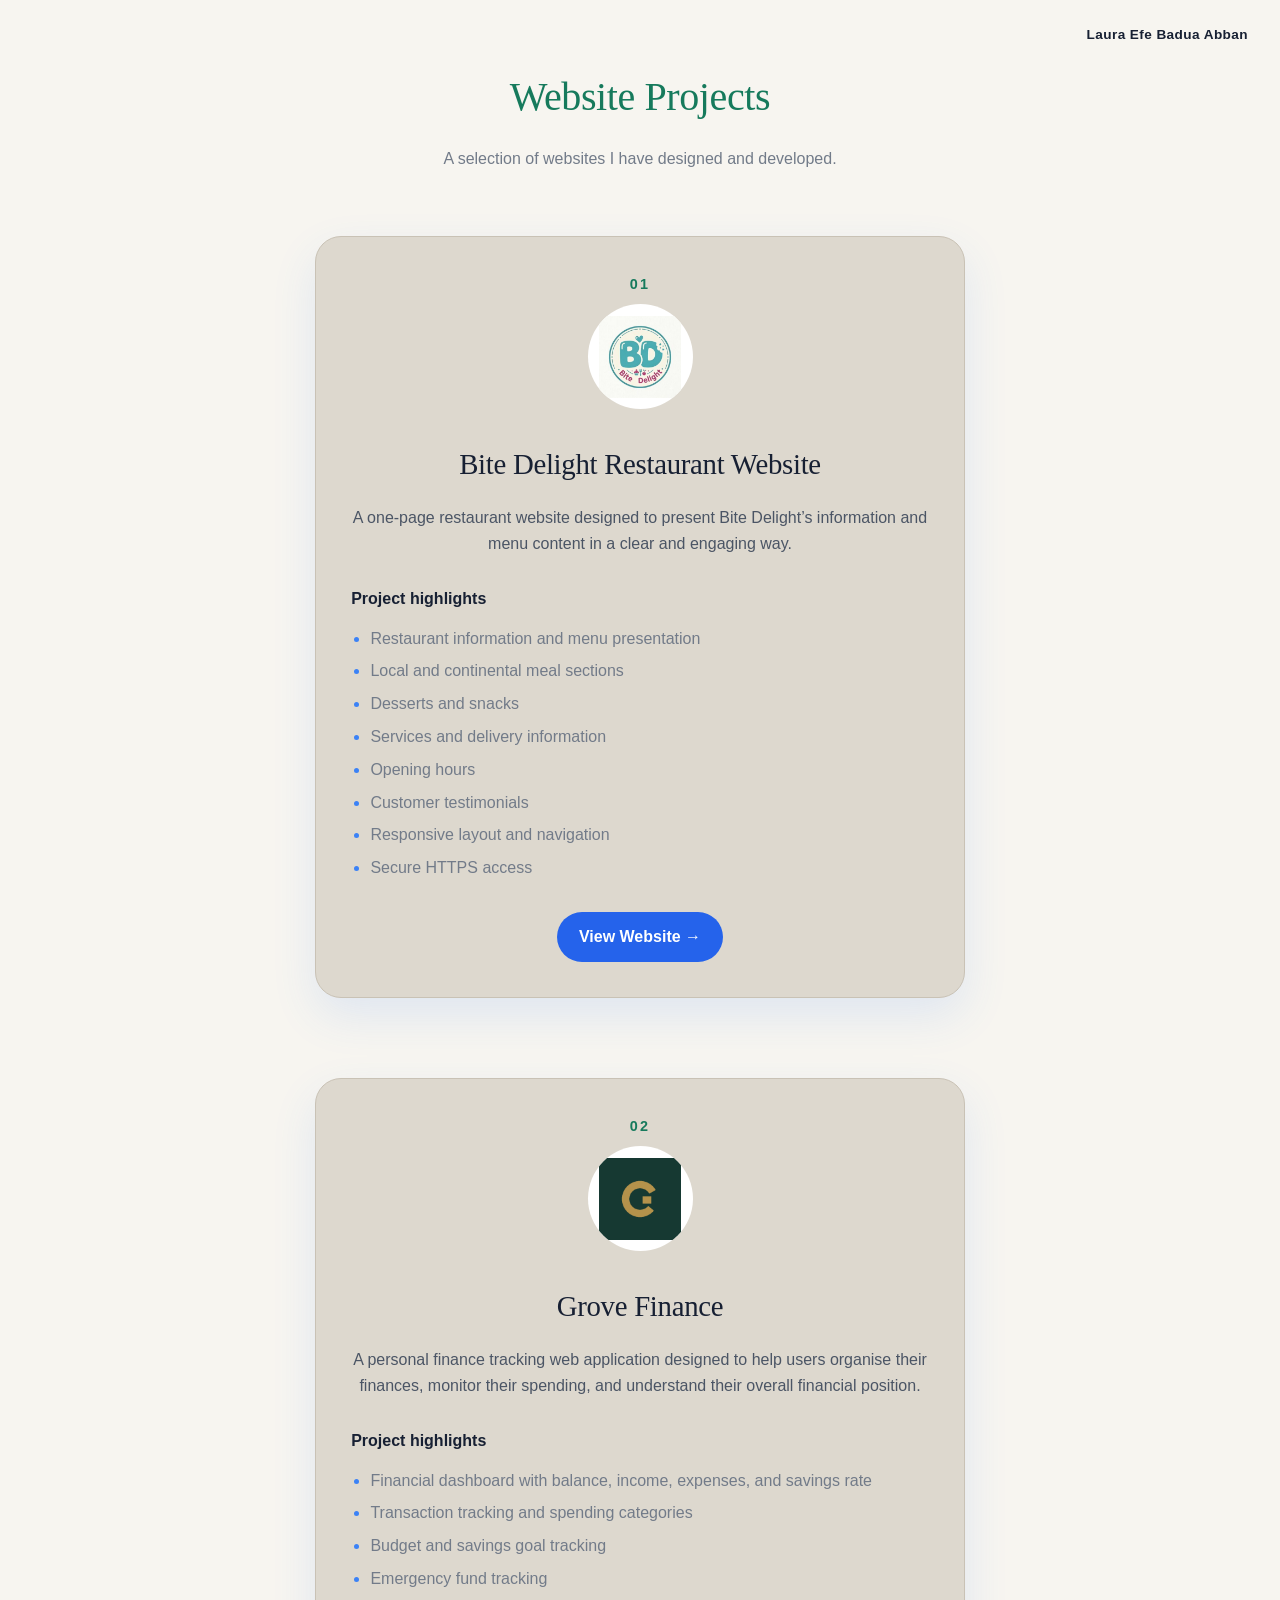
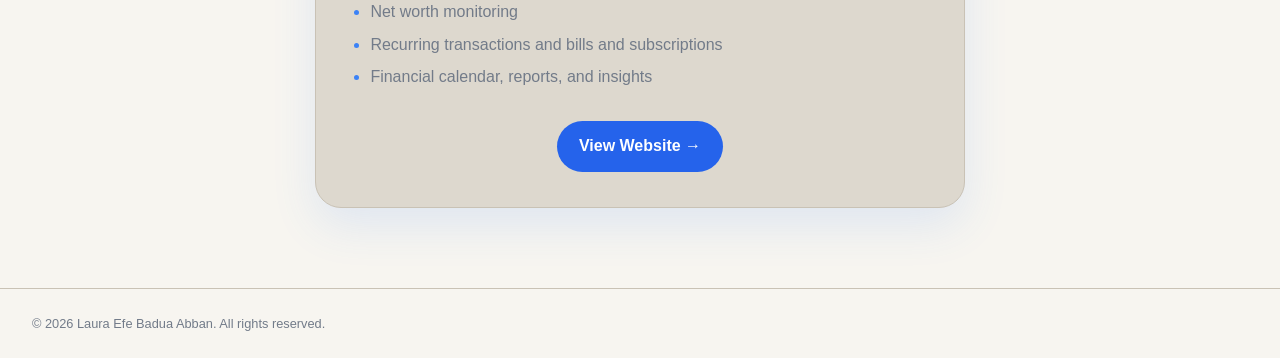
==== commit a766c202: "Update website-projects.html" ====
--- a/website-projects.html
+++ b/website-projects.html
@@ -62,8 +62,11 @@
 <section class="website-project-card">
 <p class="project-number">02</p>
 
+<div class="website-project-logo">
+  <img src="grove-finance.jpg" alt="Grove Finance personal finance tracking dashboard">
+</div>
+
 <h2>Grove Finance</h2>
-
 <p class="project-overview">
   A personal finance tracking web application designed to help users
   organise their finances, monitor their spending, and understand their
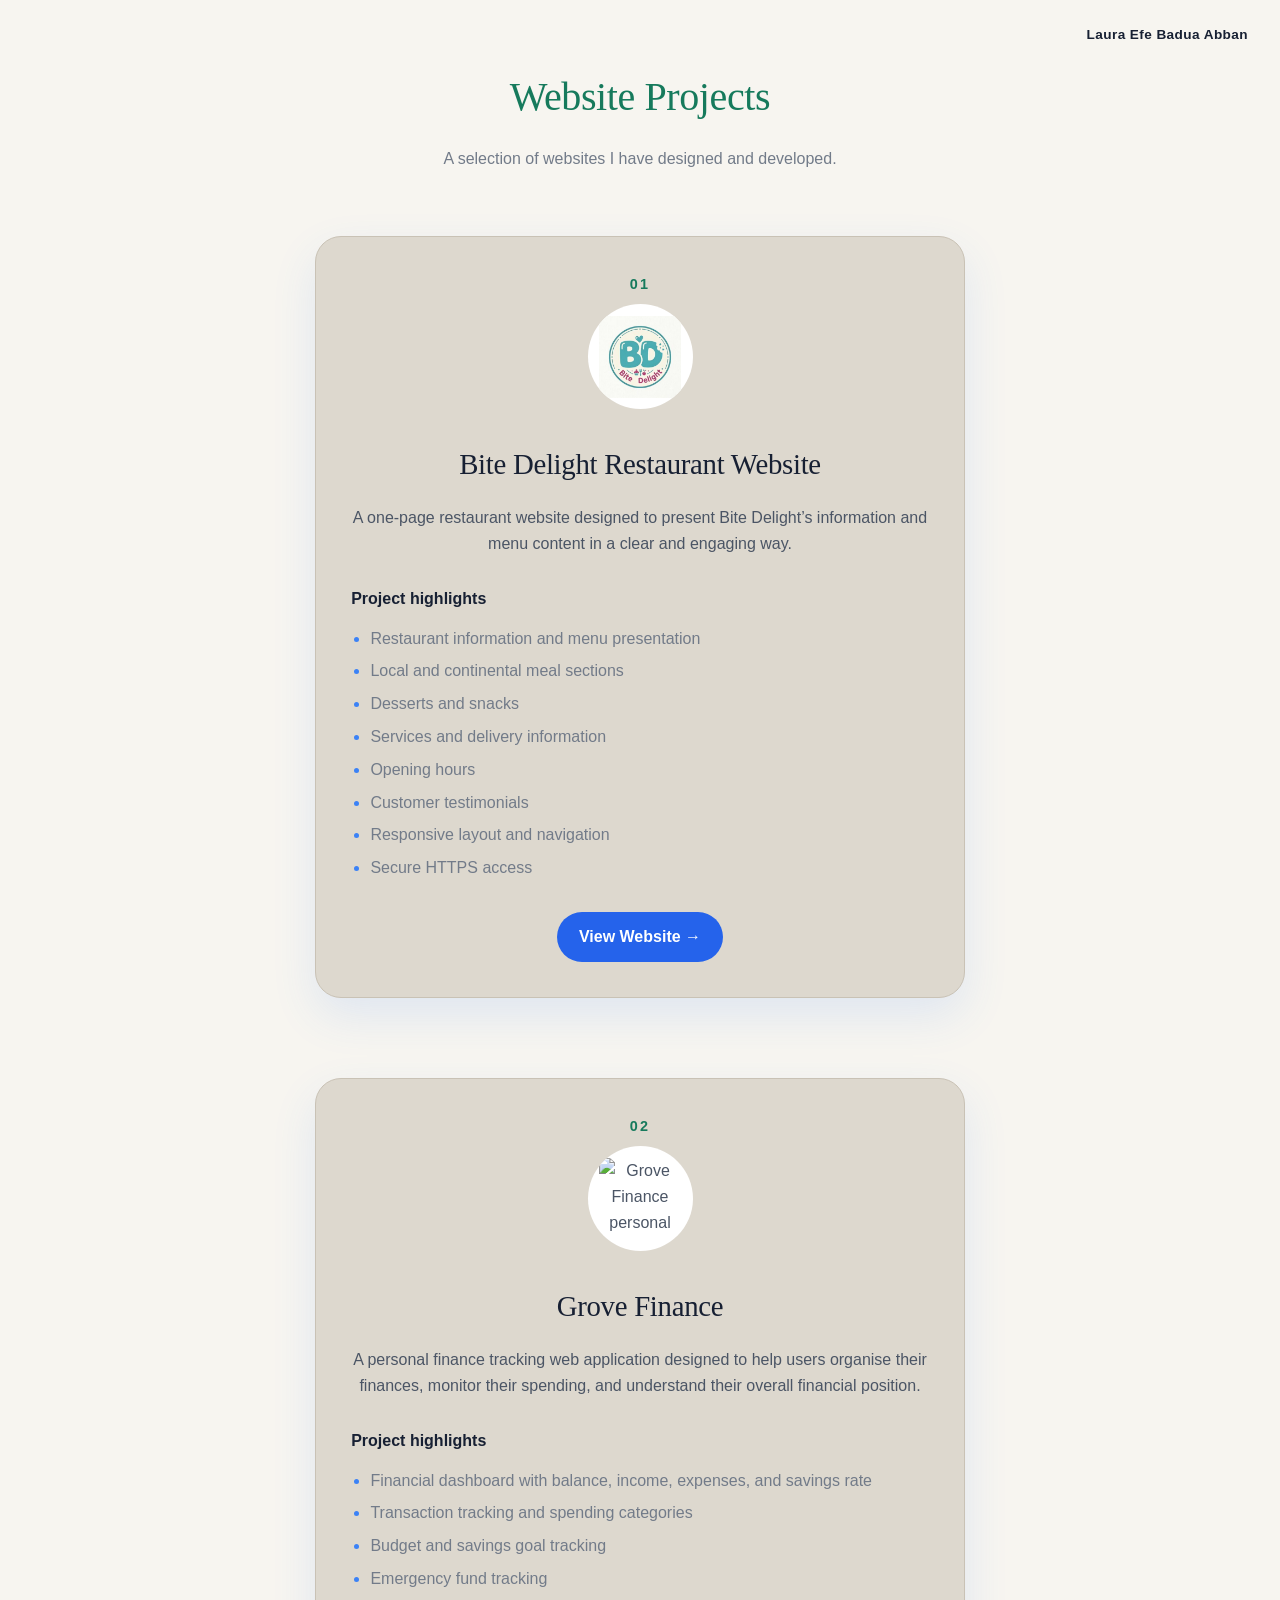
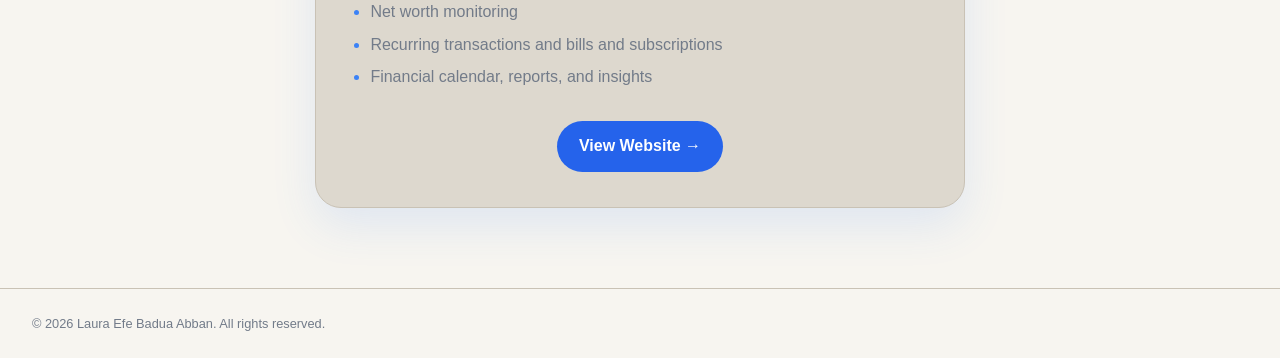
==== commit 30d3621c: "Update website-projects.html" ====
--- a/website-projects.html
+++ b/website-projects.html
@@ -1,3 +1,4 @@
+
 
 <!DOCTYPE html>
 <html lang="en">
@@ -63,10 +64,11 @@
 <p class="project-number">02</p>
 
 <div class="website-project-logo">
-  <img src="grove-finance.jpg" alt="Grove Finance personal finance tracking dashboard">
+  <img src="grove-finance.png" alt="Grove Finance personal finance tracking dashboard">
 </div>
 
 <h2>Grove Finance</h2>
+
 <p class="project-overview">
   A personal finance tracking web application designed to help users
   organise their finances, monitor their spending, and understand their
